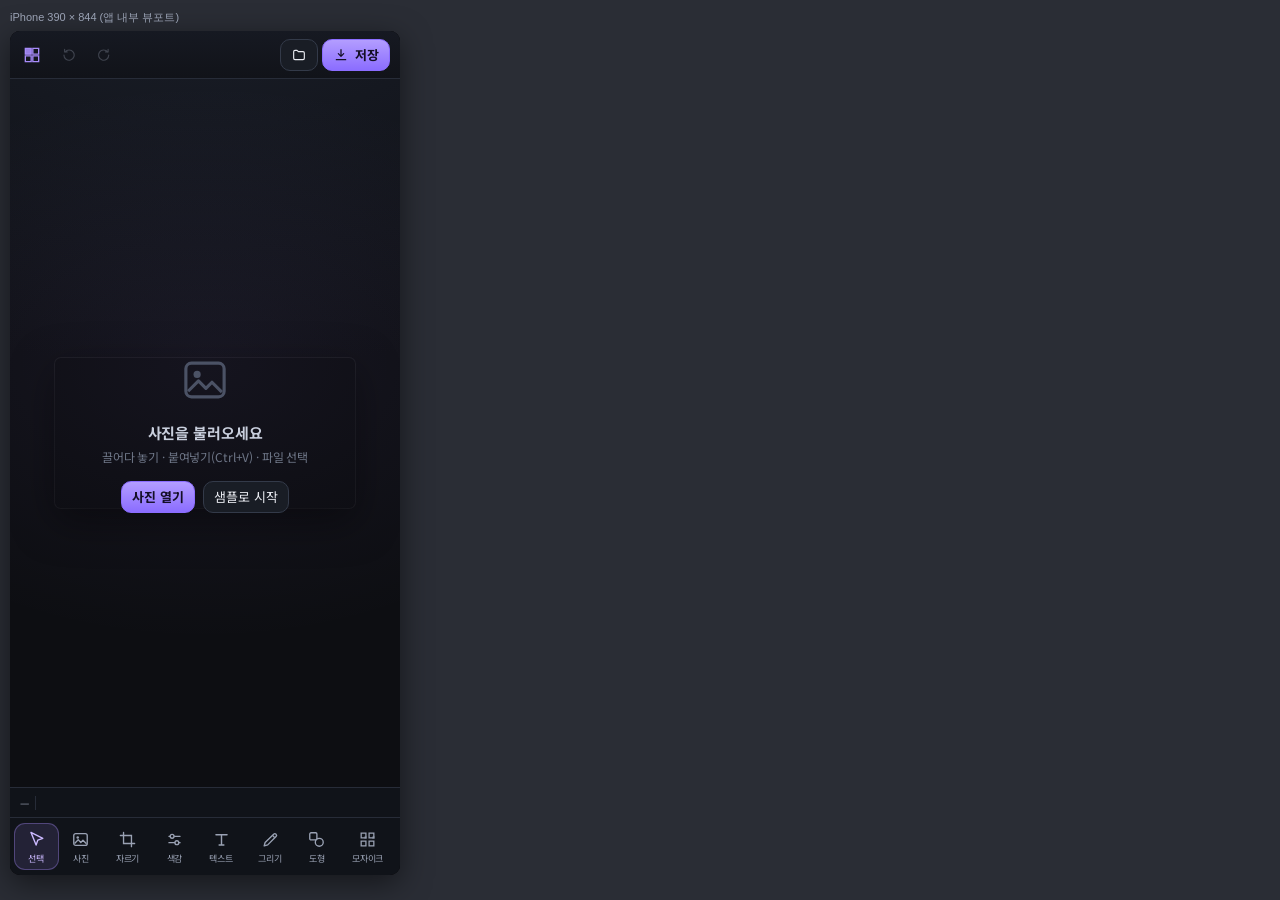
==== dev-390.html @ c385504e "chore: 390px 검수 페이지 · 디버그 훅" ====
<!doctype html>
<html lang="ko"><head><meta charset="utf-8"><title>390px 레이아웃 검수</title>
<style>
  body{margin:0;background:#2a2d35;display:flex;gap:14px;padding:10px;color:#c9cfdd;
       font:12px -apple-system,'Noto Sans KR',sans-serif}
  .frame{background:#000;border-radius:10px;overflow:hidden;box-shadow:0 8px 30px rgba(0,0,0,.5)}
  .cap{margin:0 0 6px;font-size:11px;color:#9aa2b4}
  iframe{width:390px;height:844px;border:0;display:block}
</style></head>
<body>
  <div><p class="cap">iPhone 390 × 844 (앱 내부 뷰포트)</p><div class="frame"><iframe id="f390" src="./index.html"></iframe></div></div>
</body></html>
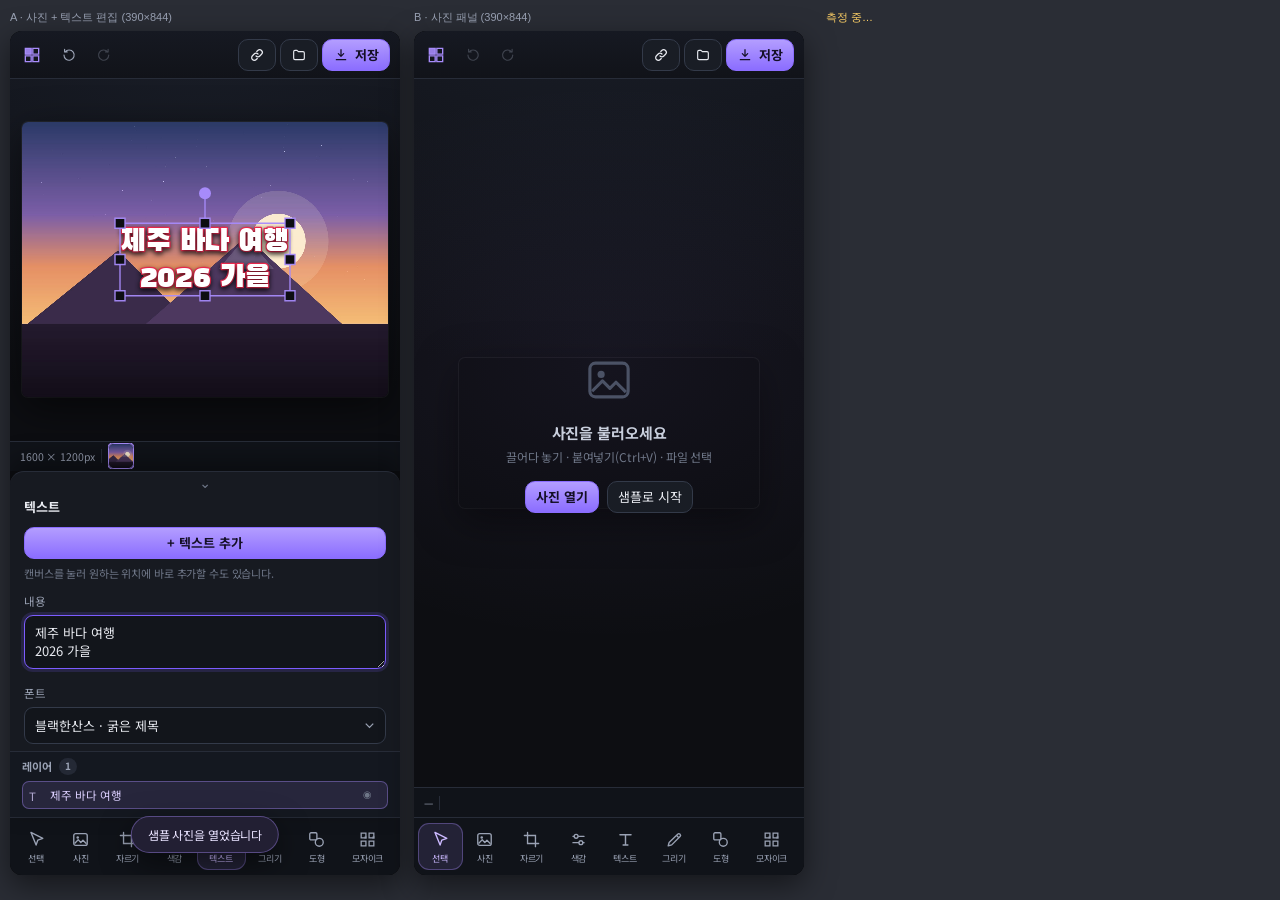
==== commit f152724a: "chore: 390px 검수 페이지 2종 뷰" ====
--- a/dev-390.html
+++ b/dev-390.html
@@ -3,10 +3,54 @@
 <style>
   body{margin:0;background:#2a2d35;display:flex;gap:14px;padding:10px;color:#c9cfdd;
        font:12px -apple-system,'Noto Sans KR',sans-serif}
-  .frame{background:#000;border-radius:10px;overflow:hidden;box-shadow:0 8px 30px rgba(0,0,0,.5)}
-  .cap{margin:0 0 6px;font-size:11px;color:#9aa2b4}
+  .col{display:flex;flex-direction:column;gap:6px}
+  .frame{background:#000;border-radius:12px;overflow:hidden;box-shadow:0 10px 30px rgba(0,0,0,.5)}
+  .cap{margin:0;font-size:11px;color:#9aa2b4}
   iframe{width:390px;height:844px;border:0;display:block}
+  #m{margin-left:8px;color:#ffd166;font-size:11px;max-width:820px}
 </style></head>
 <body>
-  <div><p class="cap">iPhone 390 × 844 (앱 내부 뷰포트)</p><div class="frame"><iframe id="f390" src="./index.html"></iframe></div></div>
+  <div class="col">
+    <p class="cap">A · 사진 + 텍스트 편집 (390×844)</p>
+    <div class="frame"><iframe id="fa" src="./index.html?a=1"></iframe></div>
+  </div>
+  <div class="col">
+    <p class="cap">B · 사진 패널 (390×844)</p>
+    <div class="frame"><iframe id="fb" src="./index.html?b=1"></iframe></div>
+  </div>
+  <div id="m">측정 중…</div>
+<script>
+const wait = ms => new Promise(r => setTimeout(r, ms));
+async function ready(f){ if (f.contentWindow.__PE_READY__) return; await new Promise(r => { const t = setInterval(() => { if (f.contentWindow.__PE_READY__) { clearInterval(t); r(); } }, 60); }); }
+
+(async () => {
+  const fa = document.getElementById('fa'), fb = document.getElementById('fb');
+  await ready(fa); await ready(fb);
+  const A = fa.contentWindow, Ad = A.document, PA = A.__PE__;
+  await PA.E.loadSample(); await wait(500);
+  PA.E.setTool('text'); await wait(200);
+  Ad.getElementById('btnAddText').click(); await wait(300);
+  Ad.getElementById('txText').value = '제주 바다 여행\n2026 가을';
+  Ad.getElementById('txText').dispatchEvent(new Event('input', { bubbles: true }));
+  const set = (id, v) => { const el = Ad.getElementById(id); el.value = v; el.dispatchEvent(new Event('input', { bubbles: true })); el.dispatchEvent(new Event('change', { bubbles: true })); };
+  set('txStrokeColor', '#ff2d55'); set('txStrokeWidth', '8'); set('txSize', '11');
+  await wait(300);
+
+  const B = fb.contentWindow, Bd = B.document, PB = B.__PE__;
+  PB.E.setTool('photo'); await wait(300);
+
+  await wait(400);
+  const rep = [];
+  for (const [name, w] of [['A', A], ['B', B]]) {
+    const d = w.document;
+    const over = d.documentElement.scrollWidth - w.innerWidth;
+    const wide = [...d.querySelectorAll('body *')].filter(el => {
+      const r = el.getBoundingClientRect();
+      return r.right > w.innerWidth + 1 && r.width > 0 && getComputedStyle(el).position !== 'fixed';
+    }).slice(0, 4).map(el => el.tagName + '.' + (el.className || '').toString().slice(0, 22) + '@' + Math.round(el.getBoundingClientRect().right));
+    rep.push(`${name}: 뷰포트 ${w.innerWidth}×${w.innerHeight} · 가로넘침 ${over > 0 ? over + 'px' : '없음'} ${wide.length ? '· ' + wide.join(', ') : ''}`);
+  }
+  document.getElementById('m').textContent = rep.join('  |  ');
+})();
+</script>
 </body></html>
